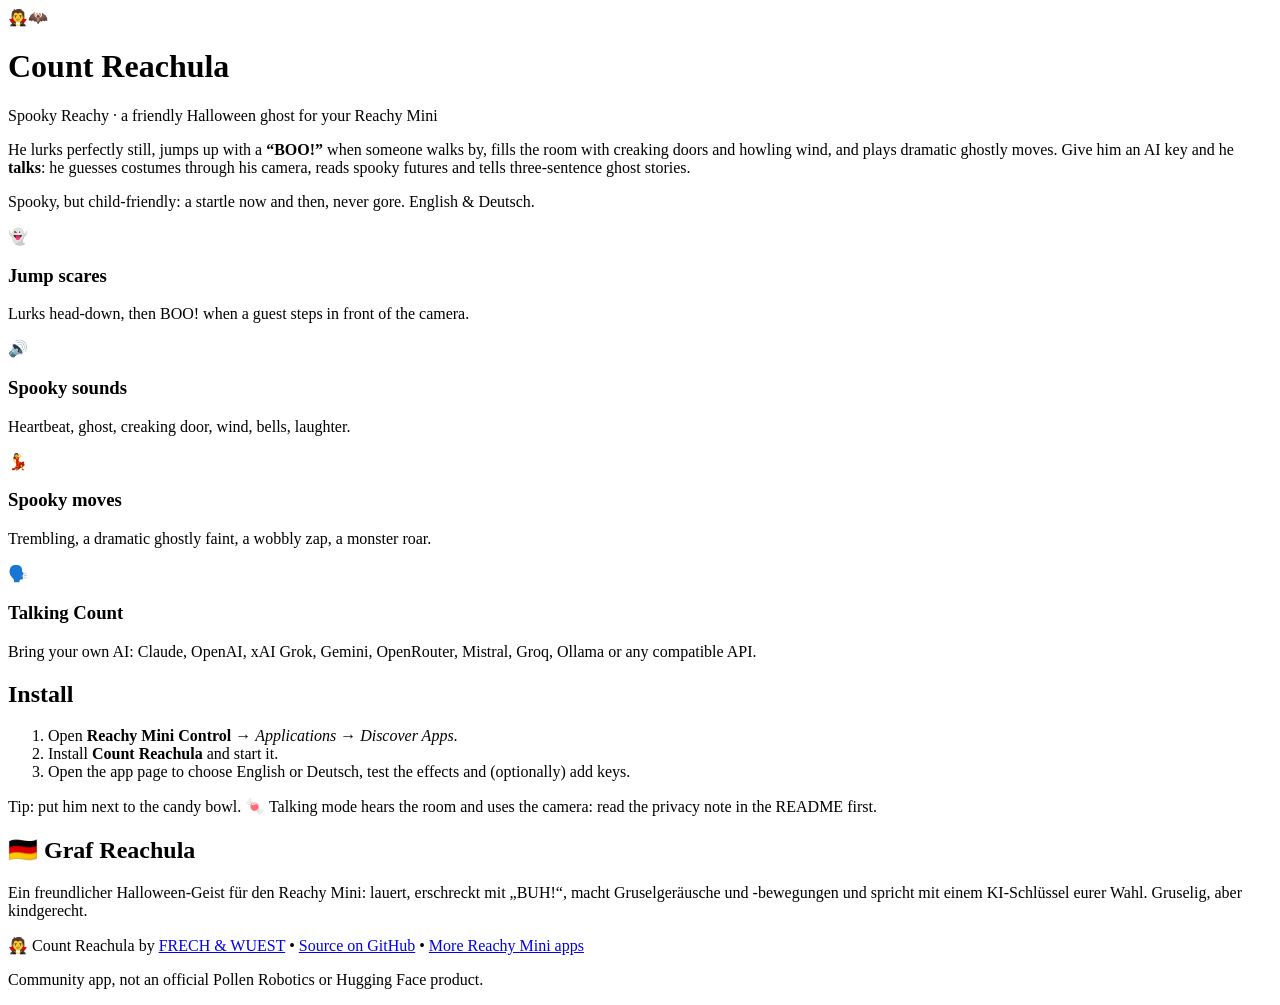
==== index.html @ e27c8739 "Add xAI (Grok) as chat and speech-to-text provider; one key covers both Co-Authored-By: Claude Opus " ====
<!doctype html>
<html lang="en">

<head>
	<meta charset="utf-8" />
	<meta name="viewport" content="width=device-width, initial-scale=1" />
	<title>Count Reachula</title>
	<link rel="stylesheet" href="style.css" />
</head>

<body>
	<div class="hero">
		<div class="hero-content">
			<div class="app-icon">🧛🦇</div>
			<h1>Count Reachula</h1>
			<p class="tagline">Spooky Reachy · a friendly Halloween ghost for your Reachy Mini</p>
		</div>
	</div>

	<div class="container">
		<div class="main-card">
			<div class="intro">
				<p>He lurks perfectly still, jumps up with a <strong>“BOO!”</strong> when someone walks by,
					fills the room with creaking doors and howling wind, and plays dramatic ghostly
					moves. Give him an AI key and he <strong>talks</strong>: he guesses costumes through his
					camera, reads spooky futures and tells three-sentence ghost stories.</p>
				<p class="kids">Spooky, but child-friendly: a startle now and then, never gore. English &amp; Deutsch.</p>
			</div>

			<div class="features">
				<div class="feature"><span>👻</span><h3>Jump scares</h3><p>Lurks head-down, then BOO! when a guest steps in front of the camera.</p></div>
				<div class="feature"><span>🔊</span><h3>Spooky sounds</h3><p>Heartbeat, ghost, creaking door, wind, bells, laughter.</p></div>
				<div class="feature"><span>💃</span><h3>Spooky moves</h3><p>Trembling, a dramatic ghostly faint, a wobbly zap, a monster roar.</p></div>
				<div class="feature"><span>🗣️</span><h3>Talking Count</h3><p>Bring your own AI: Claude, OpenAI, xAI Grok, Gemini, OpenRouter, Mistral, Groq, Ollama or any compatible API.</p></div>
			</div>

			<div class="how">
				<h2>Install</h2>
				<ol>
					<li>Open <strong>Reachy Mini Control</strong> → <em>Applications</em> → <em>Discover Apps</em>.</li>
					<li>Install <strong>Count Reachula</strong> and start it.</li>
					<li>Open the app page to choose English or Deutsch, test the effects and (optionally) add keys.</li>
				</ol>
				<p class="tip">Tip: put him next to the candy bowl. 🍬 Talking mode hears the room and uses the camera: read the privacy note in the README first.</p>
			</div>

			<div class="de">
				<h2>🇩🇪 Graf Reachula</h2>
				<p>Ein freundlicher Halloween-Geist für den Reachy Mini: lauert, erschreckt mit „BUH!“, macht
					Gruselgeräusche und -bewegungen und spricht mit einem KI-Schlüssel eurer Wahl. Gruselig,
					aber kindgerecht.</p>
			</div>
		</div>
	</div>

	<div class="footer">
		<p>
			🧛 Count Reachula by <a href="https://frechundwuest.de" target="_blank" rel="noopener">FRECH &amp; WUEST</a> •
			<a href="https://github.com/rockywuest/graf-reachula" target="_blank" rel="noopener">Source on GitHub</a> •
			<a href="https://huggingface.co/spaces/pollen-robotics/reachy-mini-landing-page#apps" target="_blank" rel="noopener">More Reachy Mini apps</a>
		</p>
		<p>Community app, not an official Pollen Robotics or Hugging Face product.</p>
	</div>
</body>

</html>
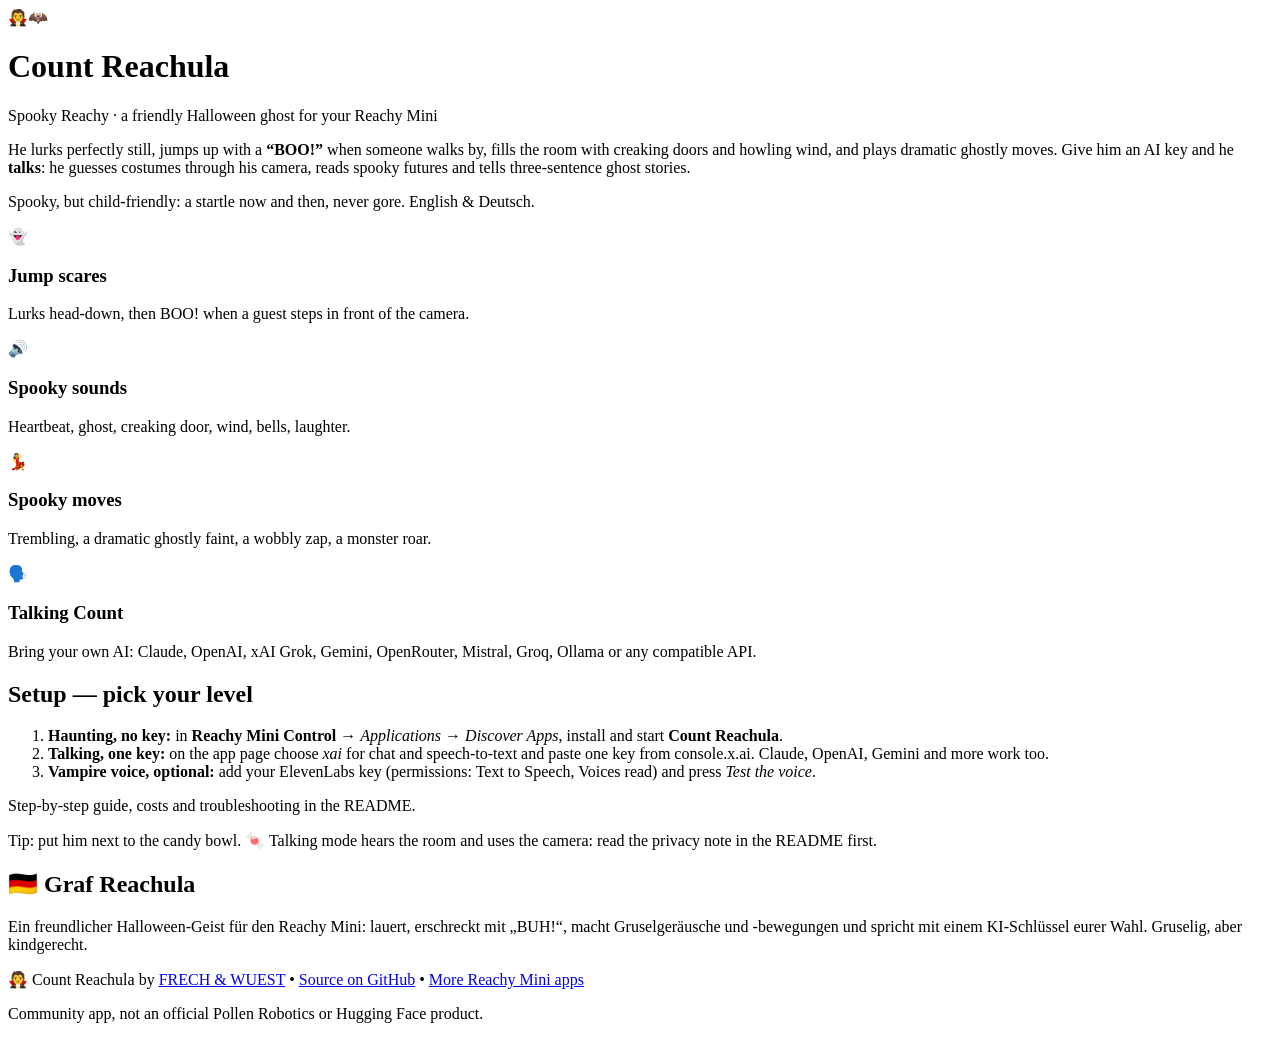
==== commit aee68234: "Setup guide in three levels (EN/DE), key permissions and costs; voice status and test button on the " ====
--- a/index.html
+++ b/index.html
@@ -35,12 +35,13 @@
 			</div>
 
 			<div class="how">
-				<h2>Install</h2>
+				<h2>Setup — pick your level</h2>
 				<ol>
-					<li>Open <strong>Reachy Mini Control</strong> → <em>Applications</em> → <em>Discover Apps</em>.</li>
-					<li>Install <strong>Count Reachula</strong> and start it.</li>
-					<li>Open the app page to choose English or Deutsch, test the effects and (optionally) add keys.</li>
+					<li><strong>Haunting, no key:</strong> in <strong>Reachy Mini Control</strong> → <em>Applications</em> → <em>Discover Apps</em>, install and start <strong>Count Reachula</strong>.</li>
+					<li><strong>Talking, one key:</strong> on the app page choose <em>xai</em> for chat and speech-to-text and paste one key from console.x.ai. Claude, OpenAI, Gemini and more work too.</li>
+					<li><strong>Vampire voice, optional:</strong> add your ElevenLabs key (permissions: Text to Speech, Voices read) and press <em>Test the voice</em>.</li>
 				</ol>
+				<p class="tip">Step-by-step guide, costs and troubleshooting in the README.</p>
 				<p class="tip">Tip: put him next to the candy bowl. 🍬 Talking mode hears the room and uses the camera: read the privacy note in the README first.</p>
 			</div>
 
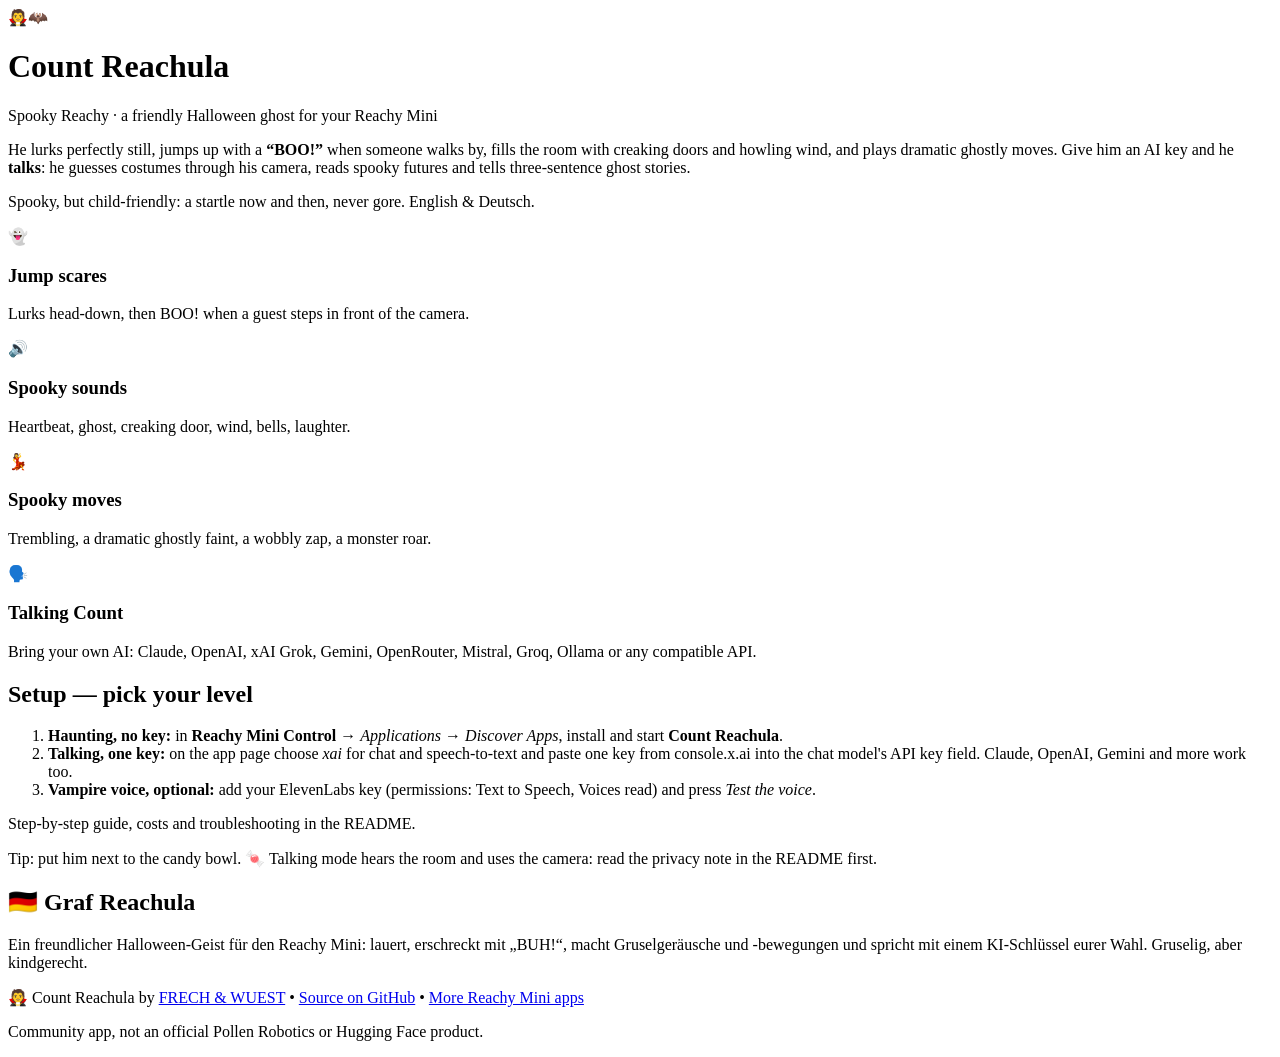
==== commit 5a93a31b: "Show speech-to-text and chat errors on the app page, live status refresh, scare before rendering, pr" ====
--- a/index.html
+++ b/index.html
@@ -38,7 +38,7 @@
 				<h2>Setup — pick your level</h2>
 				<ol>
 					<li><strong>Haunting, no key:</strong> in <strong>Reachy Mini Control</strong> → <em>Applications</em> → <em>Discover Apps</em>, install and start <strong>Count Reachula</strong>.</li>
-					<li><strong>Talking, one key:</strong> on the app page choose <em>xai</em> for chat and speech-to-text and paste one key from console.x.ai. Claude, OpenAI, Gemini and more work too.</li>
+					<li><strong>Talking, one key:</strong> on the app page choose <em>xai</em> for chat and speech-to-text and paste one key from console.x.ai into the chat model's API key field. Claude, OpenAI, Gemini and more work too.</li>
 					<li><strong>Vampire voice, optional:</strong> add your ElevenLabs key (permissions: Text to Speech, Voices read) and press <em>Test the voice</em>.</li>
 				</ol>
 				<p class="tip">Step-by-step guide, costs and troubleshooting in the README.</p>
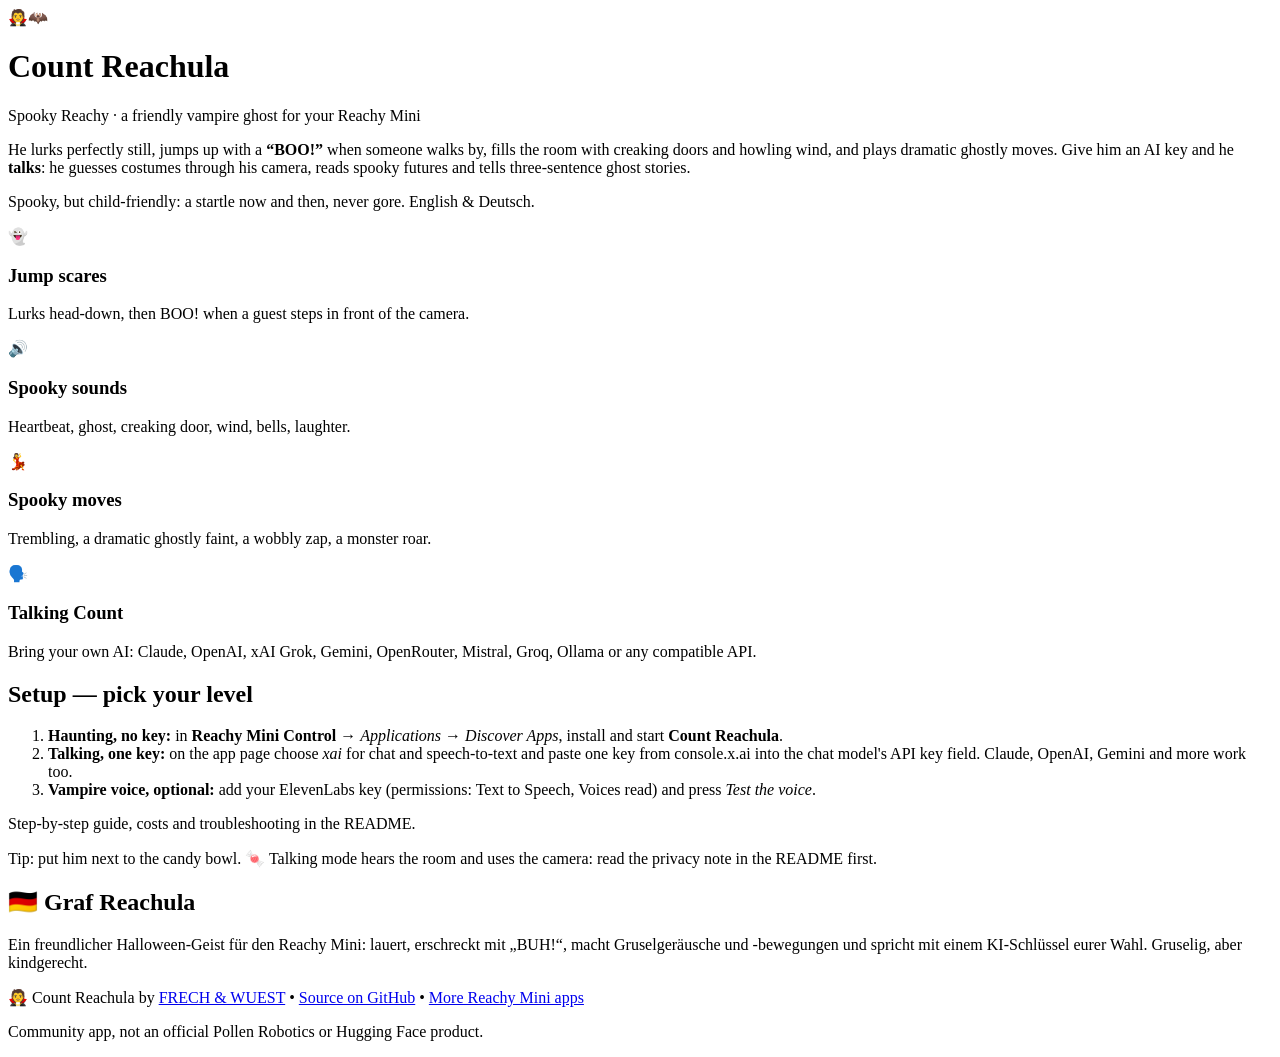
==== commit 4269a854: "Security: settings PIN, writes only from the app page, provider endpoints fixed, keys never shown, q" ====
--- a/index.html
+++ b/index.html
@@ -4,7 +4,12 @@
 <head>
 	<meta charset="utf-8" />
 	<meta name="viewport" content="width=device-width, initial-scale=1" />
-	<title>Count Reachula</title>
+	<title>Count Reachula — Spooky Reachy</title>
+	<meta name="description" content="A child-friendly Halloween vampire ghost for the Reachy Mini robot: jump scares, spooky sounds and moves, and an optional talking mode." />
+	<meta property="og:title" content="Count Reachula — Spooky Reachy" />
+	<meta property="og:description" content="A child-friendly Halloween vampire ghost for the Reachy Mini robot." />
+	<meta property="og:image" content="https://huggingface.co/spaces/RockyRocket/graf_reachula/resolve/main/assets/og.png" />
+	<meta name="twitter:card" content="summary_large_image" />
 	<link rel="stylesheet" href="style.css" />
 </head>
 
@@ -13,7 +18,7 @@
 		<div class="hero-content">
 			<div class="app-icon">🧛🦇</div>
 			<h1>Count Reachula</h1>
-			<p class="tagline">Spooky Reachy · a friendly Halloween ghost for your Reachy Mini</p>
+			<p class="tagline">Spooky Reachy · a friendly vampire ghost for your Reachy Mini</p>
 		</div>
 	</div>
 
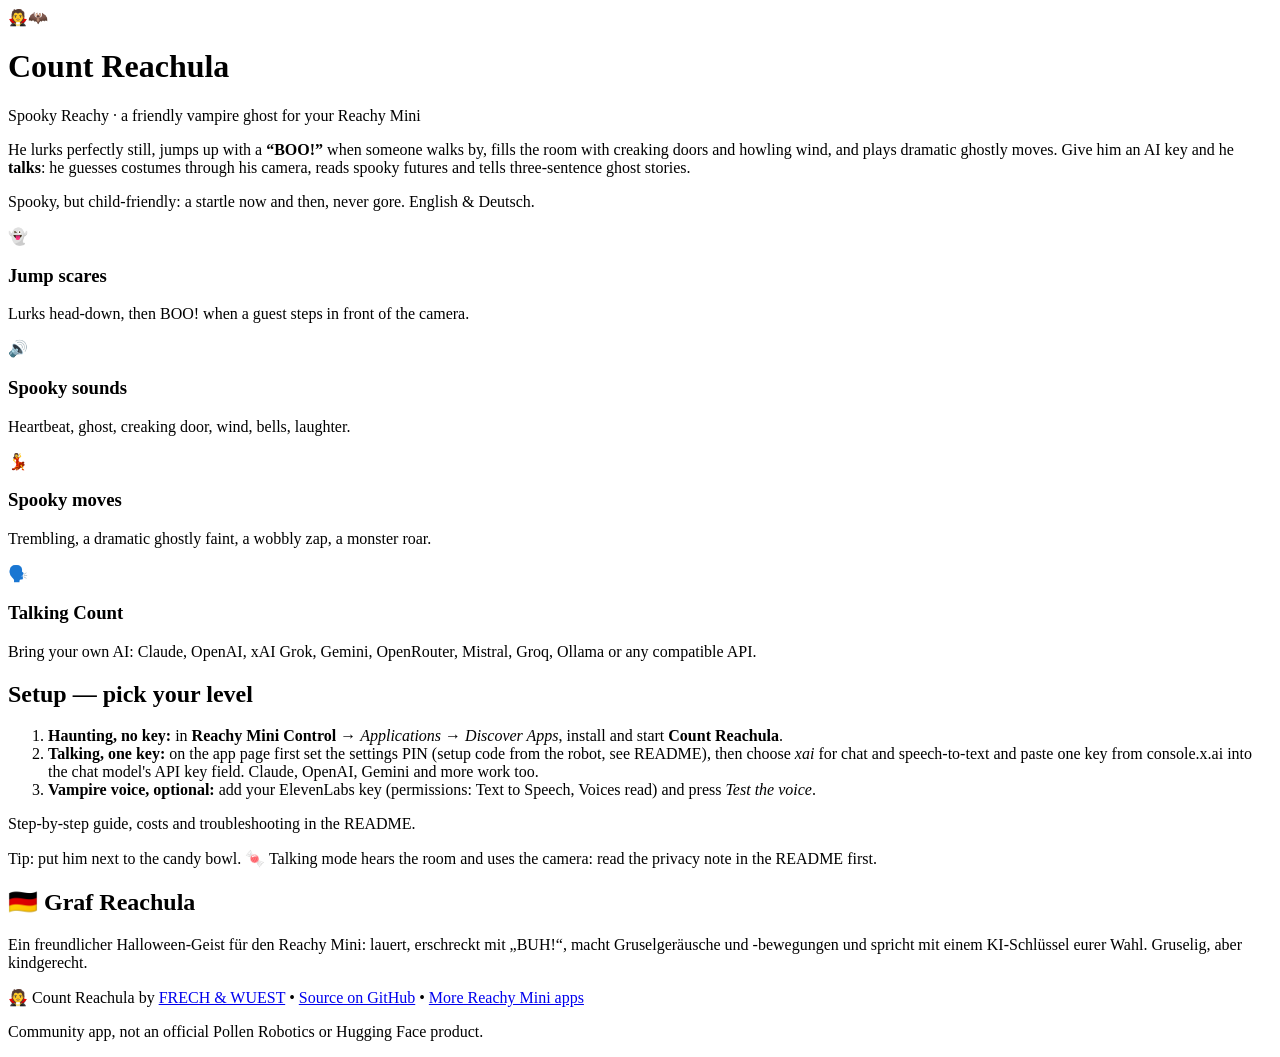
==== commit fd47951a: "1.4.2: first PIN needs a one-time setup code from the robot, nothing sensitive without a PIN, lockou" ====
--- a/index.html
+++ b/index.html
@@ -43,7 +43,7 @@
 				<h2>Setup — pick your level</h2>
 				<ol>
 					<li><strong>Haunting, no key:</strong> in <strong>Reachy Mini Control</strong> → <em>Applications</em> → <em>Discover Apps</em>, install and start <strong>Count Reachula</strong>.</li>
-					<li><strong>Talking, one key:</strong> on the app page choose <em>xai</em> for chat and speech-to-text and paste one key from console.x.ai into the chat model's API key field. Claude, OpenAI, Gemini and more work too.</li>
+					<li><strong>Talking, one key:</strong> on the app page first set the settings PIN (setup code from the robot, see README), then choose <em>xai</em> for chat and speech-to-text and paste one key from console.x.ai into the chat model's API key field. Claude, OpenAI, Gemini and more work too.</li>
 					<li><strong>Vampire voice, optional:</strong> add your ElevenLabs key (permissions: Text to Speech, Voices read) and press <em>Test the voice</em>.</li>
 				</ol>
 				<p class="tip">Step-by-step guide, costs and troubleshooting in the README.</p>
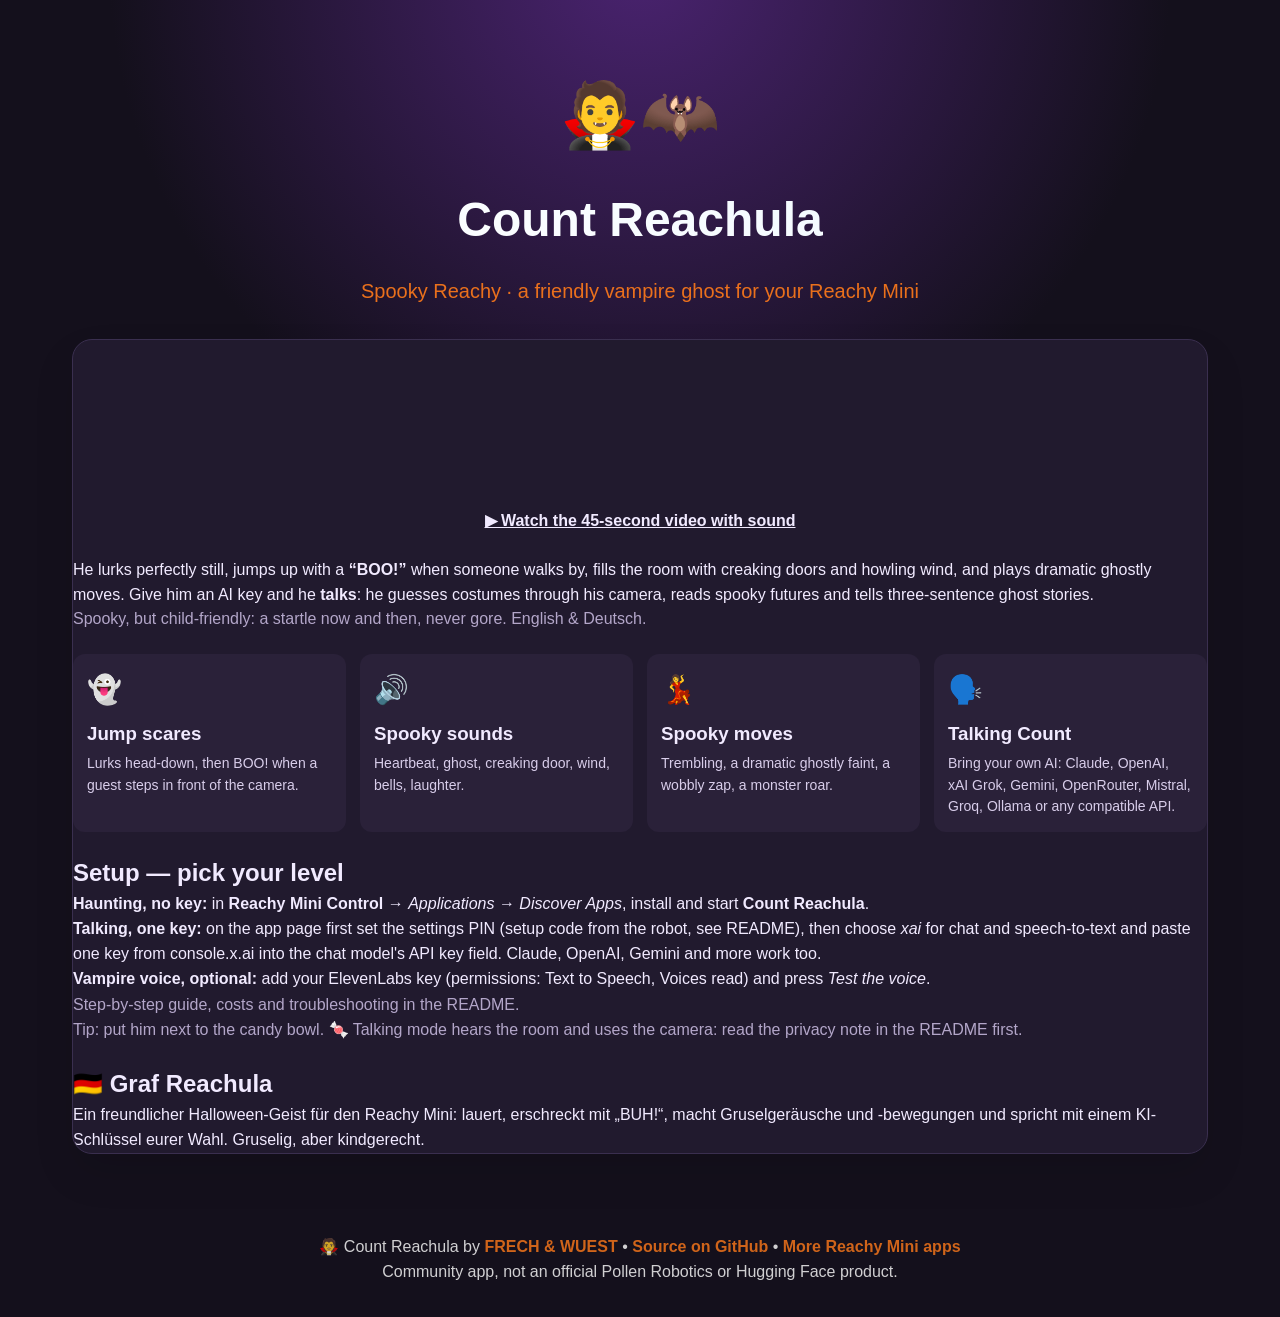
==== commit b20ee7dc: "Video: the Count on camera - 45-second video with sound, looping preview in the README and on the Sp" ====
--- a/index.html
+++ b/index.html
@@ -24,6 +24,12 @@
 
 	<div class="container">
 		<div class="main-card">
+			<div class="video">
+				<video src="assets/count_reachula_loop.mp4" autoplay muted loop playsinline
+					aria-label="Count Reachula on a Reachy Mini: he wakes up, guesses a costume and reads a spooky future"></video>
+				<p><a href="assets/count_reachula.mp4">▶ Watch the 45-second video with sound</a></p>
+			</div>
+
 			<div class="intro">
 				<p>He lurks perfectly still, jumps up with a <strong>“BOO!”</strong> when someone walks by,
 					fills the room with creaking doors and howling wind, and plays dramatic ghostly
--- a/style.css
+++ b/style.css
@@ -0,0 +1,429 @@
+* {
+	margin: 0;
+	padding: 0;
+	box-sizing: border-box;
+}
+
+body {
+	font-family: -apple-system, BlinkMacSystemFont, "Segoe UI", Roboto, "Helvetica Neue", Arial, sans-serif;
+	line-height: 1.6;
+	color: #333;
+	background: linear-gradient(135deg, #667eea 0%, #764ba2 100%);
+	min-height: 100vh;
+}
+
+.hero {
+	background: linear-gradient(135deg, #667eea 0%, #764ba2 100%);
+	color: white;
+	padding: 4rem 2rem;
+	text-align: center;
+}
+
+.hero-content {
+	max-width: 800px;
+	margin: 0 auto;
+}
+
+.app-icon {
+	font-size: 4rem;
+	margin-bottom: 1rem;
+	display: inline-block;
+}
+
+.hero h1 {
+	font-size: 3rem;
+	font-weight: 700;
+	margin-bottom: 1rem;
+	background: linear-gradient(45deg, #fff, #f0f9ff);
+	background-clip: text;
+	-webkit-background-clip: text;
+	-webkit-text-fill-color: transparent;
+}
+
+.tagline {
+	font-size: 1.25rem;
+	opacity: 0.9;
+	max-width: 600px;
+	margin: 0 auto;
+}
+
+.container {
+	max-width: 1200px;
+	margin: 0 auto;
+	padding: 0 2rem;
+	position: relative;
+	z-index: 2;
+}
+
+.main-card {
+	background: white;
+	border-radius: 20px;
+	box-shadow: 0 20px 40px rgba(0, 0, 0, 0.1);
+	margin-top: -2rem;
+	overflow: hidden;
+	margin-bottom: 3rem;
+}
+
+.app-preview {
+	background: linear-gradient(135deg, #1e3a8a, #3b82f6);
+	padding: 3rem;
+	color: white;
+	text-align: center;
+	position: relative;
+}
+
+.preview-image {
+	background: #000;
+	border-radius: 15px;
+	padding: 2rem;
+	max-width: 500px;
+	margin: 0 auto;
+	position: relative;
+	overflow: hidden;
+}
+
+.camera-feed {
+	font-size: 4rem;
+	margin-bottom: 1rem;
+	opacity: 0.7;
+}
+
+.detection-overlay {
+	position: absolute;
+	top: 50%;
+	left: 50%;
+	transform: translate(-50%, -50%);
+	width: 100%;
+}
+
+.bbox {
+	background: rgba(34, 197, 94, 0.9);
+	color: white;
+	padding: 0.5rem 1rem;
+	border-radius: 8px;
+	font-size: 0.9rem;
+	font-weight: 600;
+	margin: 0.5rem;
+	display: inline-block;
+	border: 2px solid #22c55e;
+}
+
+.app-details {
+	padding: 3rem;
+}
+
+.app-details h2 {
+	font-size: 2rem;
+	color: #1e293b;
+	margin-bottom: 2rem;
+	text-align: center;
+}
+
+.template-info {
+	display: grid;
+	grid-template-columns: repeat(auto-fit, minmax(300px, 1fr));
+	gap: 2rem;
+	margin-bottom: 3rem;
+}
+
+.info-box {
+	background: #f0f9ff;
+	border: 2px solid #e0f2fe;
+	border-radius: 12px;
+	padding: 2rem;
+}
+
+.info-box h3 {
+	color: #0c4a6e;
+	margin-bottom: 1rem;
+	font-size: 1.2rem;
+}
+
+.info-box p {
+	color: #0369a1;
+	line-height: 1.6;
+}
+
+.how-to-use {
+	background: #fefce8;
+	border: 2px solid #fde047;
+	border-radius: 12px;
+	padding: 2rem;
+	margin-top: 3rem;
+}
+
+.how-to-use h3 {
+	color: #a16207;
+	margin-bottom: 1.5rem;
+	font-size: 1.3rem;
+	text-align: center;
+}
+
+.steps {
+	display: flex;
+	flex-direction: column;
+	gap: 1.5rem;
+}
+
+.step {
+	display: flex;
+	align-items: flex-start;
+	gap: 1rem;
+}
+
+.step-number {
+	background: #eab308;
+	color: white;
+	width: 2rem;
+	height: 2rem;
+	border-radius: 50%;
+	display: flex;
+	align-items: center;
+	justify-content: center;
+	font-weight: bold;
+	flex-shrink: 0;
+}
+
+.step h4 {
+	color: #a16207;
+	margin-bottom: 0.5rem;
+	font-size: 1.1rem;
+}
+
+.step p {
+	color: #ca8a04;
+}
+
+.download-card {
+	background: white;
+	border-radius: 20px;
+	box-shadow: 0 20px 40px rgba(0, 0, 0, 0.1);
+	padding: 3rem;
+	text-align: center;
+}
+
+.download-card h2 {
+	font-size: 2rem;
+	color: #1e293b;
+	margin-bottom: 1rem;
+}
+
+.download-card>p {
+	color: #64748b;
+	font-size: 1.1rem;
+	margin-bottom: 2rem;
+}
+
+.dashboard-config {
+	margin-bottom: 2rem;
+	text-align: left;
+	max-width: 400px;
+	margin-left: auto;
+	margin-right: auto;
+}
+
+.dashboard-config label {
+	display: block;
+	color: #374151;
+	font-weight: 600;
+	margin-bottom: 0.5rem;
+}
+
+.dashboard-config input {
+	width: 100%;
+	padding: 0.75rem 1rem;
+	border: 2px solid #e5e7eb;
+	border-radius: 8px;
+	font-size: 0.95rem;
+	transition: border-color 0.2s;
+}
+
+.dashboard-config input:focus {
+	outline: none;
+	border-color: #667eea;
+}
+
+.install-btn {
+	background: linear-gradient(135deg, #667eea, #764ba2);
+	color: white;
+	border: none;
+	padding: 1.25rem 3rem;
+	border-radius: 16px;
+	font-size: 1.2rem;
+	font-weight: 700;
+	cursor: pointer;
+	transition: all 0.3s ease;
+	display: inline-flex;
+	align-items: center;
+	gap: 0.75rem;
+	margin-bottom: 2rem;
+	box-shadow: 0 8px 25px rgba(102, 126, 234, 0.3);
+}
+
+.install-btn:hover:not(:disabled) {
+	transform: translateY(-3px);
+	box-shadow: 0 15px 35px rgba(102, 126, 234, 0.4);
+}
+
+.install-btn:disabled {
+	opacity: 0.7;
+	cursor: not-allowed;
+	transform: none;
+}
+
+.manual-option {
+	background: #f8fafc;
+	border-radius: 12px;
+	padding: 2rem;
+	margin-top: 2rem;
+}
+
+.manual-option h3 {
+	color: #1e293b;
+	margin-bottom: 1rem;
+	font-size: 1.2rem;
+}
+
+.manual-option>p {
+	color: #64748b;
+	margin-bottom: 1rem;
+}
+
+.btn-icon {
+	font-size: 1.1rem;
+}
+
+.install-status {
+	padding: 1rem;
+	border-radius: 8px;
+	font-size: 0.9rem;
+	text-align: center;
+	display: none;
+	margin-top: 1rem;
+}
+
+.install-status.success {
+	background: #dcfce7;
+	color: #166534;
+	border: 1px solid #bbf7d0;
+}
+
+.install-status.error {
+	background: #fef2f2;
+	color: #dc2626;
+	border: 1px solid #fecaca;
+}
+
+.install-status.loading {
+	background: #dbeafe;
+	color: #1d4ed8;
+	border: 1px solid #bfdbfe;
+}
+
+.install-status.info {
+	background: #e0f2fe;
+	color: #0369a1;
+	border: 1px solid #7dd3fc;
+}
+
+.manual-install {
+	background: #1f2937;
+	border-radius: 8px;
+	padding: 1rem;
+	margin-bottom: 1rem;
+	display: flex;
+	align-items: center;
+	gap: 1rem;
+}
+
+.manual-install code {
+	color: #10b981;
+	font-family: 'SF Mono', 'Monaco', 'Inconsolata', 'Roboto Mono', monospace;
+	font-size: 0.85rem;
+	flex: 1;
+	overflow-x: auto;
+}
+
+.copy-btn {
+	background: #374151;
+	color: white;
+	border: none;
+	padding: 0.5rem 1rem;
+	border-radius: 6px;
+	font-size: 0.8rem;
+	cursor: pointer;
+	transition: background-color 0.2s;
+}
+
+.copy-btn:hover {
+	background: #4b5563;
+}
+
+.manual-steps {
+	color: #6b7280;
+	font-size: 0.9rem;
+	line-height: 1.8;
+}
+
+.footer {
+	text-align: center;
+	padding: 2rem;
+	color: white;
+	opacity: 0.8;
+}
+
+.footer a {
+	color: white;
+	text-decoration: none;
+	font-weight: 600;
+}
+
+.footer a:hover {
+	text-decoration: underline;
+}
+
+/* Responsive Design */
+@media (max-width: 768px) {
+	.hero {
+		padding: 2rem 1rem;
+	}
+
+	.hero h1 {
+		font-size: 2rem;
+	}
+
+	.container {
+		padding: 0 1rem;
+	}
+
+	.app-details,
+	.download-card {
+		padding: 2rem;
+	}
+
+	.features-grid {
+		grid-template-columns: 1fr;
+	}
+
+	.download-options {
+		grid-template-columns: 1fr;
+	}
+}
+/* Count Reachula */
+body { background: #14101c; color: #f1eaff; }
+.hero { background: radial-gradient(circle at 50% -10%, #4a2370 0%, #14101c 70%); }
+.tagline { color: #ff7a1a; }
+.main-card { background: #211a2e; color: #f1eaff; border: 1px solid #3a2f4f; }
+.intro p, .de p, .how li, .feature p { line-height: 1.55; }
+.kids, .tip { color: #b3a6c9; }
+.features { display: grid; grid-template-columns: repeat(auto-fit, minmax(220px, 1fr)); gap: 14px; margin: 22px 0; }
+.feature { background: #2a2139; border-radius: 12px; padding: 14px; }
+.feature span { font-size: 28px; }
+.feature h3 { margin: 6px 0 4px; }
+.feature p { margin: 0; color: #d8cdea; font-size: 14px; }
+.how h2, .de h2 { margin-top: 22px; }
+.footer a { color: #ff7a1a; }
+
+.video { text-align: center; margin-bottom: 24px; }
+.video video { width: 100%; max-width: 320px; border-radius: 16px; display: block; margin: 0 auto 8px; }
+.video a { color: inherit; font-weight: 600; }
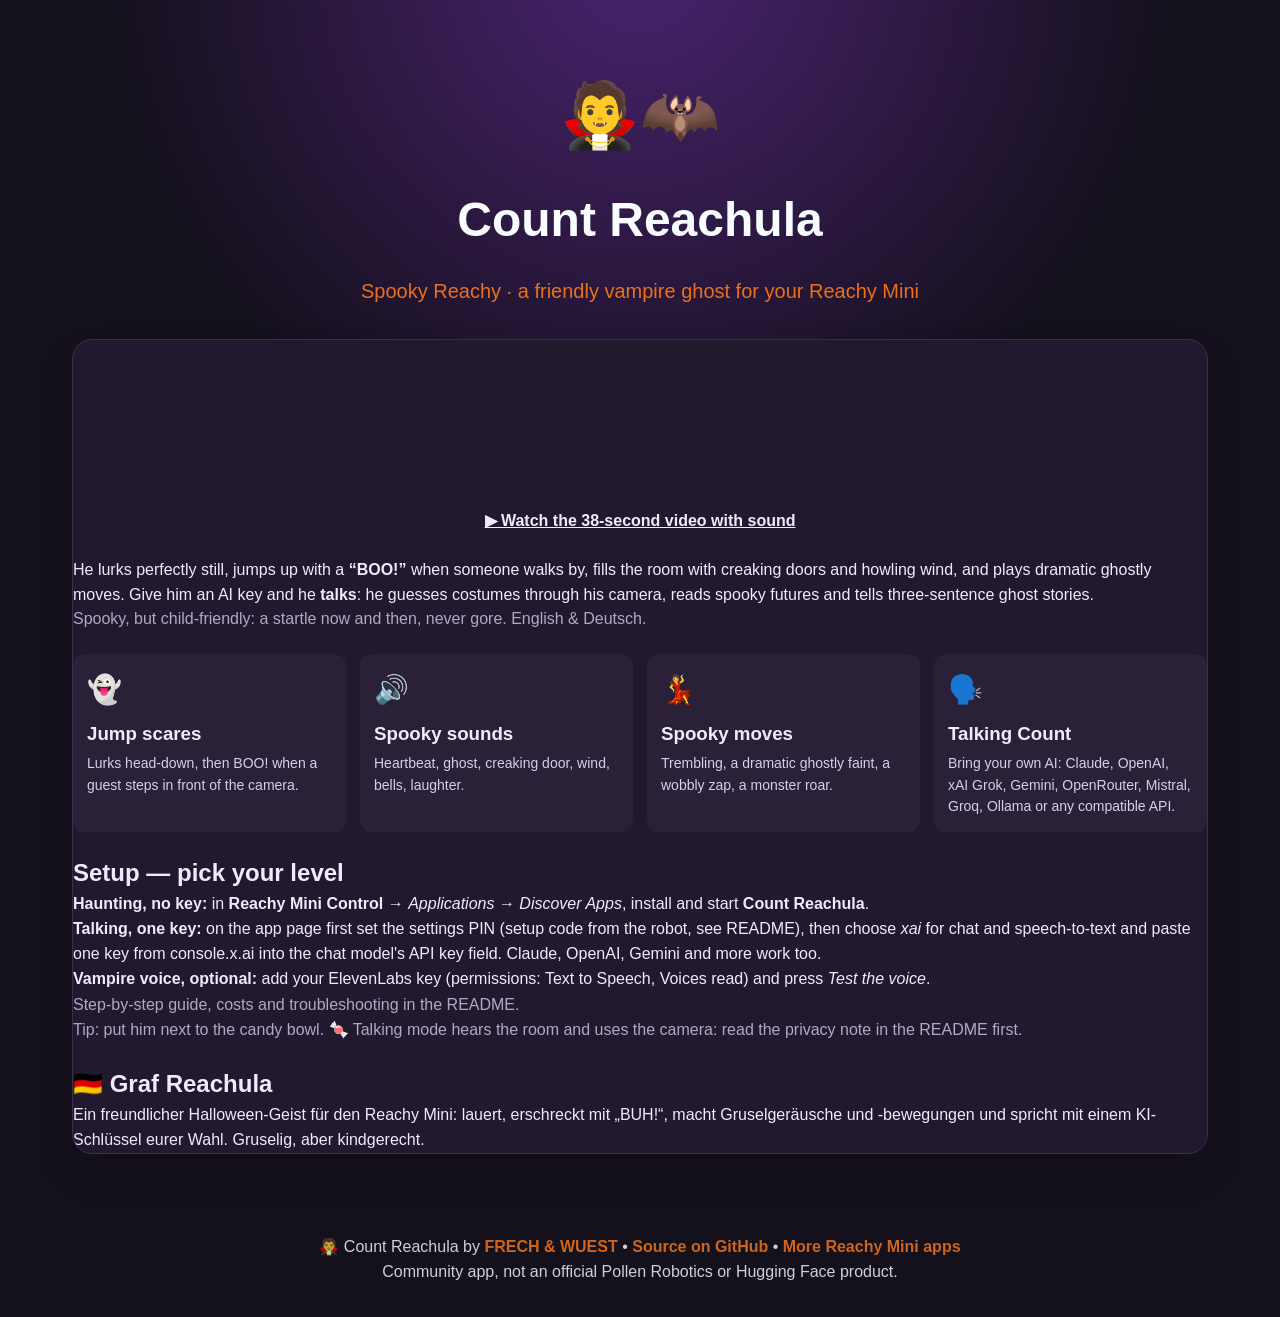
==== commit ab8fa7ff: "Video: improved cut - 38 seconds, opens with the costume guess Co-Authored-By: Claude Opus 5.5 <nore" ====
--- a/index.html
+++ b/index.html
@@ -26,8 +26,8 @@
 		<div class="main-card">
 			<div class="video">
 				<video src="assets/count_reachula_loop.mp4" autoplay muted loop playsinline
-					aria-label="Count Reachula on a Reachy Mini: he wakes up, guesses a costume and reads a spooky future"></video>
-				<p><a href="assets/count_reachula.mp4">▶ Watch the 45-second video with sound</a></p>
+					aria-label="Count Reachula on a Reachy Mini guesses a costume through his camera"></video>
+				<p><a href="assets/count_reachula.mp4">▶ Watch the 38-second video with sound</a></p>
 			</div>
 
 			<div class="intro">
